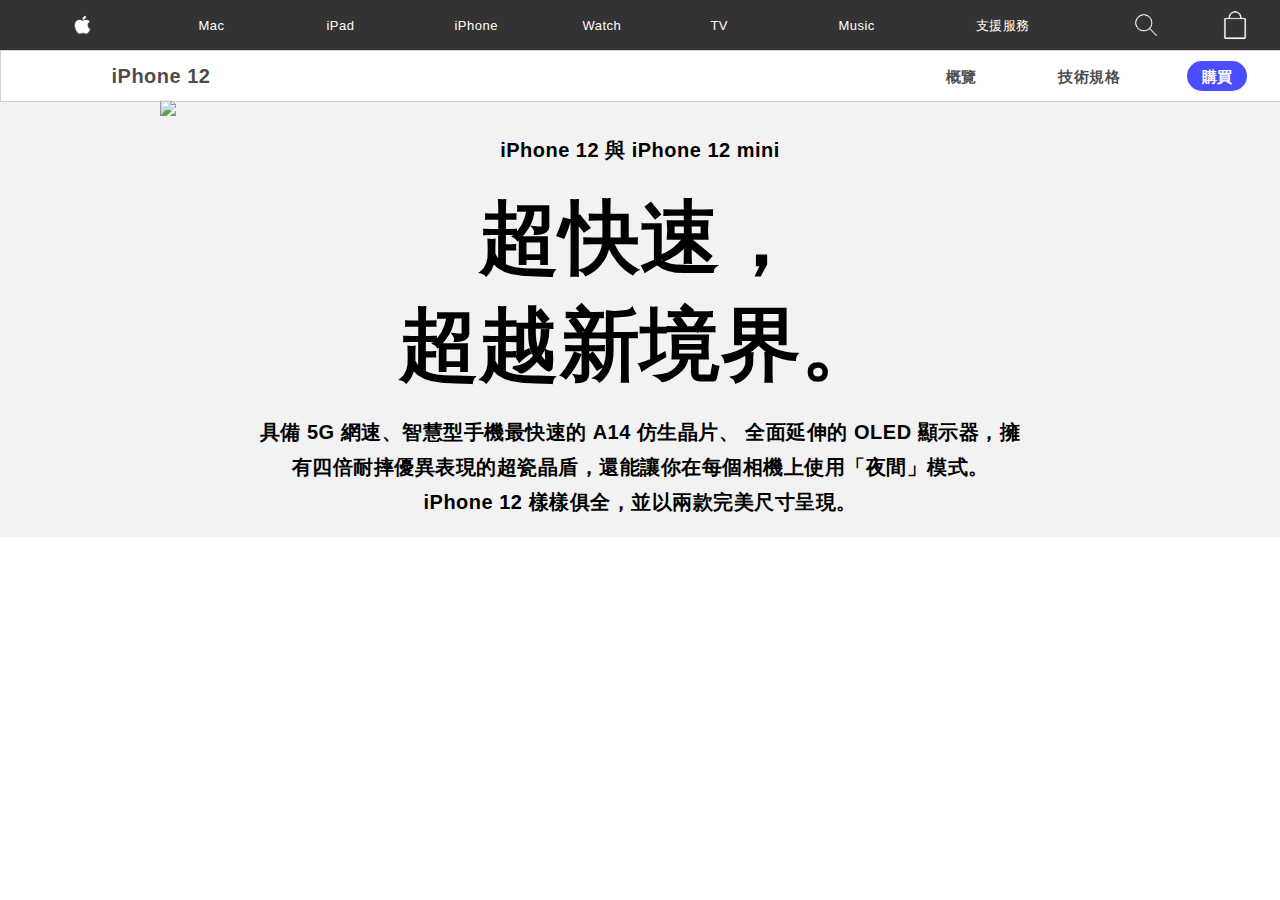
==== index.html @ 754f3faf "98" ====
<!DOCTYPE html>
<html class="whole">
<head>
    <title>headline</title>
    <meta charset="utf-8">
	<meta name="viewport" content="width=device-width,initial-scale=1,maximum-scale=1"/>
    <style>
		*{
			font-family: Helvetica , "微軟正黑體" ;
			letter-spacing: 0.5px;
			line-height: 35px;
		}
        html,body{margin:0;padding:0}
		h1{
			font-size: 80px;
			font-weight: 750;
			line-height: 0px;
		}
		h2{
			
			font-size: 20px;
			font-weight: 750;
		}
		h3{
			font-size: 20px;
			font-weight: 750;
		}
		h4{
			font-size: 15px;
		}
		h6{
			font-size: 15px;
		}
        .whole{
            width:100%;
        }
        .head{
            height:50px;
            width:100%;
            background-color:#333333;
			position: fixed;
        }
        .flex{
             width:10%;
             height: 100%;
             float: left;       
             display: flex;
             justify-content: center;
             align-items: center;
        }
		 .flex2{
             width:7%;
             height: 100%;
             float: left;   
             display: flex;
             justify-content: center;
             align-items: center;
        }
		  .flex3{
             width:13%;
             height: 100%;
             float: left;
             display: flex;
             justify-content: center;
             align-items: center;
        }
	

        .logo{height: 100%;}
		.apple{height: 100%;}
		.search{height: 100%;}
		.shop{height: 100%;}
		.logo2{width: 0px;height: 0px;position: absolute;}
		.headfont{width: 50%;color: white;font-size: 13px;font-weight: 100;	}
        .topic{
			
			position: fixed;
			top:50px;
			left: 0px;
			height:50px;
            width:100%;
            background-color: white;
			opacity: 0.7;
			border: 0.5px #BFBFBF solid;
			background-attachment: fixed;	
			background-size:cover;
			background-position: center center;
			background-repeat: no-repeat;
		}
        .topicfont1{
			width:25%;
             height: 100%;
             float: left;
             display: flex;
             justify-content: center;
             align-items: center;
		}
        .topicfont2{width:10%;
             height: 100%;
             float: left;
             display: flex;
             justify-content: center;
             align-items: center;}
  
		.bluebox{
			width: 60px;height: 30px;border-radius: 25px;background-color:blue;
			display: flex;
             justify-content: center;
             align-items: center;
		}
		.topicwhite{
			width: 45%;
             height: 100%;
             float: left;
             display: flex;
             justify-content: center;
             align-items: center;
		}
		.body{width: 100%;}
		.title1{width: 100%;
            
   			background-color:#F2F2F2;
             display: flex;
             justify-content: center;
             align-items: center;   
			flex-direction: column}
		.title11{width: 75%;}
		.title12{width: 60%; display: flex;
             justify-content: center;
             align-items: center;
		text-align: center;
		flex-direction: column}
		@media screen and (max-width:850px){
			
			.logo2{top:0px;left: 0px;width: 50px; height: 50px;; position: fixed;}
			.headfont{width: 50%;color: white;font-size: 0px;font-weight: 100;	}
			.apple{top:0px;left:45%;width: 50px; height: 50px; position: fixed;}
			.search{height: 0%;}
			.shop{height: 100%;}
			h6{font-size: 0px;}
			.topicfont2{position: fixed;top:50px;right:25px;width:50px;height: 50px;}
			.title11{ width: 100%;  }
			.title12{width: 80%; text-align:left;display: block;;
             }
			h1{
				font-size: 50px;
				line-height: 20px;
			}
			h2{
				line-height: 30px;
			}
		}
    </style>    
</head>
<body class="whole">
	
    <div class="head">
        
        <div class="flex3"><img class="apple" src="logo.PNG"></div>
        <div class="flex"><h3 class="headfont">Mac</h3></div>
        <div class="flex"><h3 class="headfont">iPad</h3></div>
        <div class="flex"><h3 class="headfont">iPhone</h3></div>
        <div class="flex"><h3 class="headfont">Watch</h3></div>
        <div class="flex"><h3 class="headfont">TV</h3></div>
        <div class="flex"><h3 class="headfont">Music</h3></div>
        <div class="flex3"><h3 class="headfont">支援服務</h3></div>
        <div class="flex2"><img class="search" src="search.PNG"></div>
        <div class="flex2"><img class="shop" src="shop.PNG"></div>
     </div>

    <div class="topic">
        <div class="topicfont1"><h3>iPhone 12</h3></div>
		<div class="topicwhite"></div>
        <div class="topicfont2"><h6>概覽</h6></div>
        <div class="topicfont2"><h6>技術規格</h6></div>
		<div class="topicfont2"><div class="bluebox"><h4 style="color: white;">購買</h4></div></div>
    </div>
    <div class="body">
		<div style="width: 100% ;height: 100px;"></div>
        <div class="title1">
            <img class="title11" src="picture1.jpg">
			<div class="title12">
				<h2>iPhone 12 與 iPhone 12 mini</h2>
				<h1>超快速，</h1>
				<h1>超越新境界。</h1>
				<h2>具備 5G 網速、智慧型手機最快速的 A14 仿生晶片、
	全面延伸的 OLED 顯示器，擁有四倍耐摔優異表現的超瓷晶盾，還能讓你在每個相機上使用「夜間」模式。
	iPhone 12 樣樣俱全，並以兩款完美尺寸呈現。</h2>
        </div>
		</div>
        <img src="" class="1img">
        <div class="1font">
            <div class="1font1"></div>
            <div class="1font2"></div>
        </div>
    </div>
		<img class="logo2" src="2.PNG">
</body>
</html>
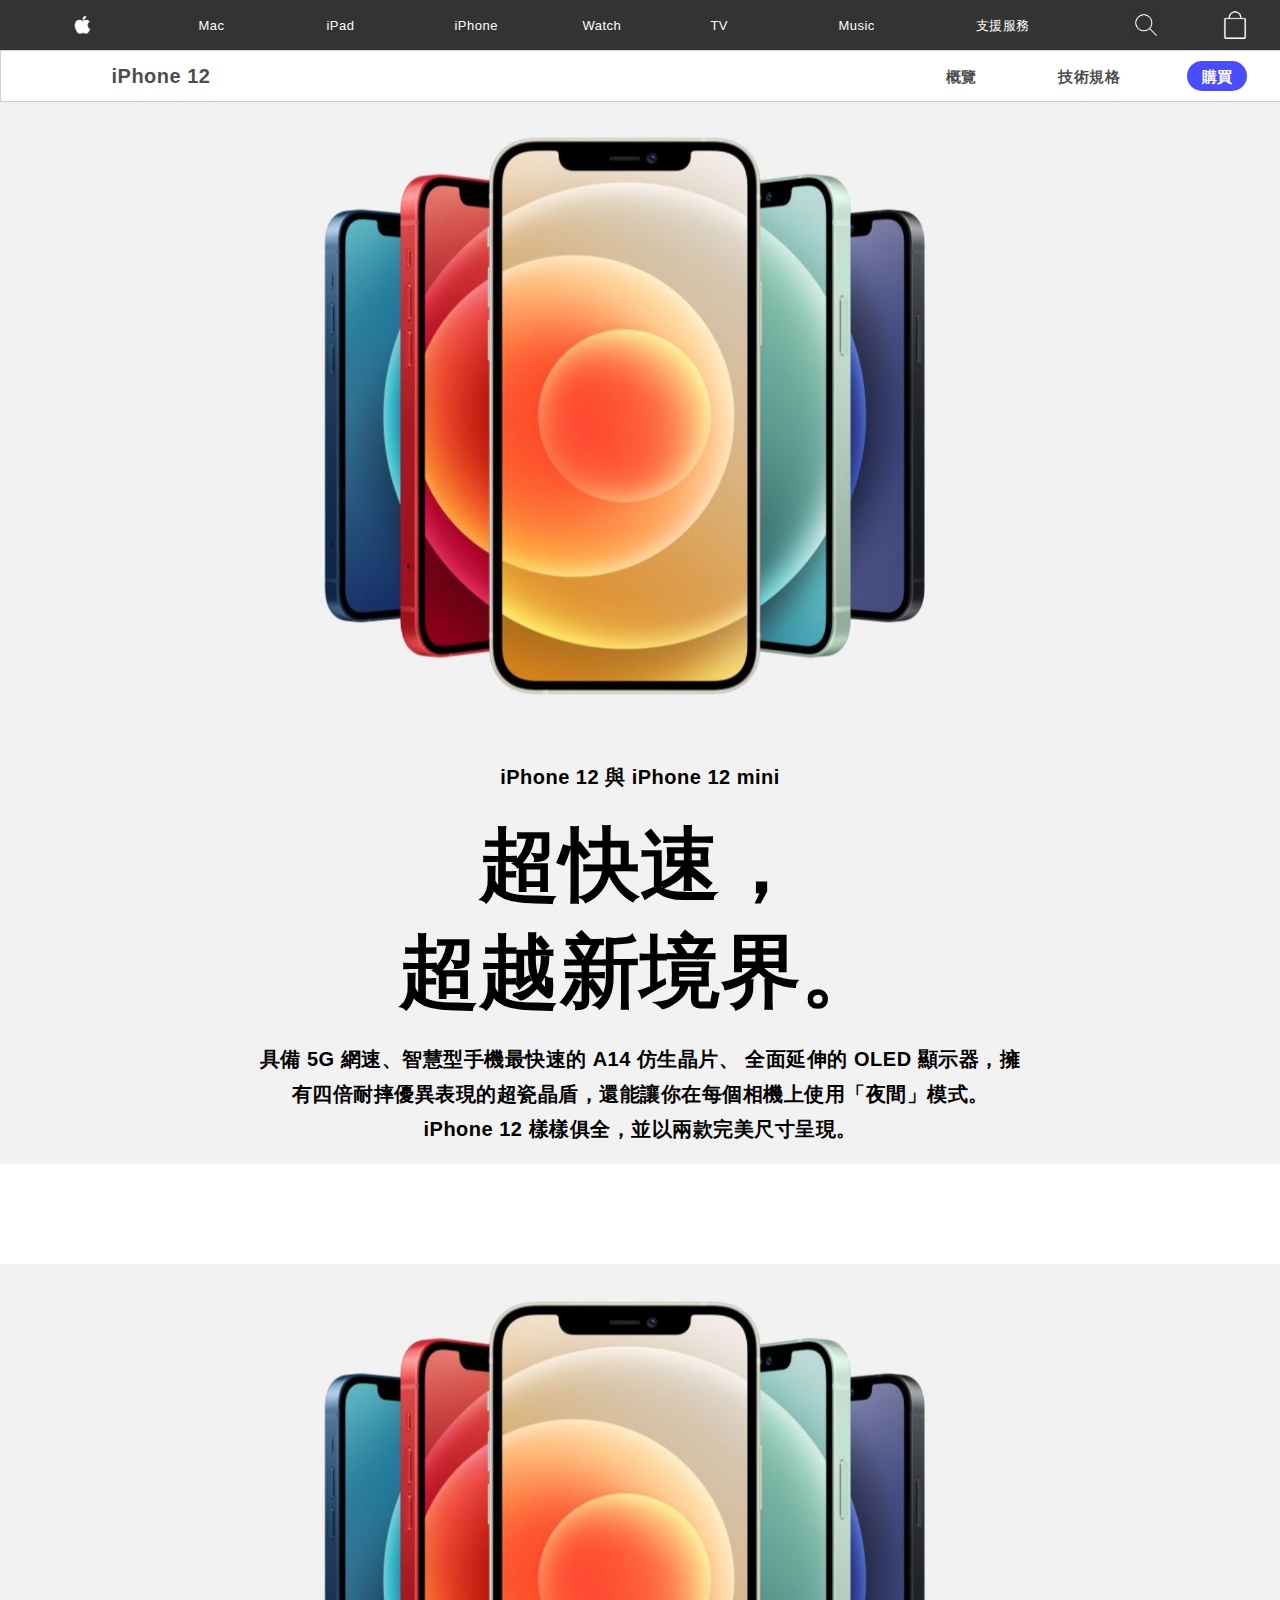
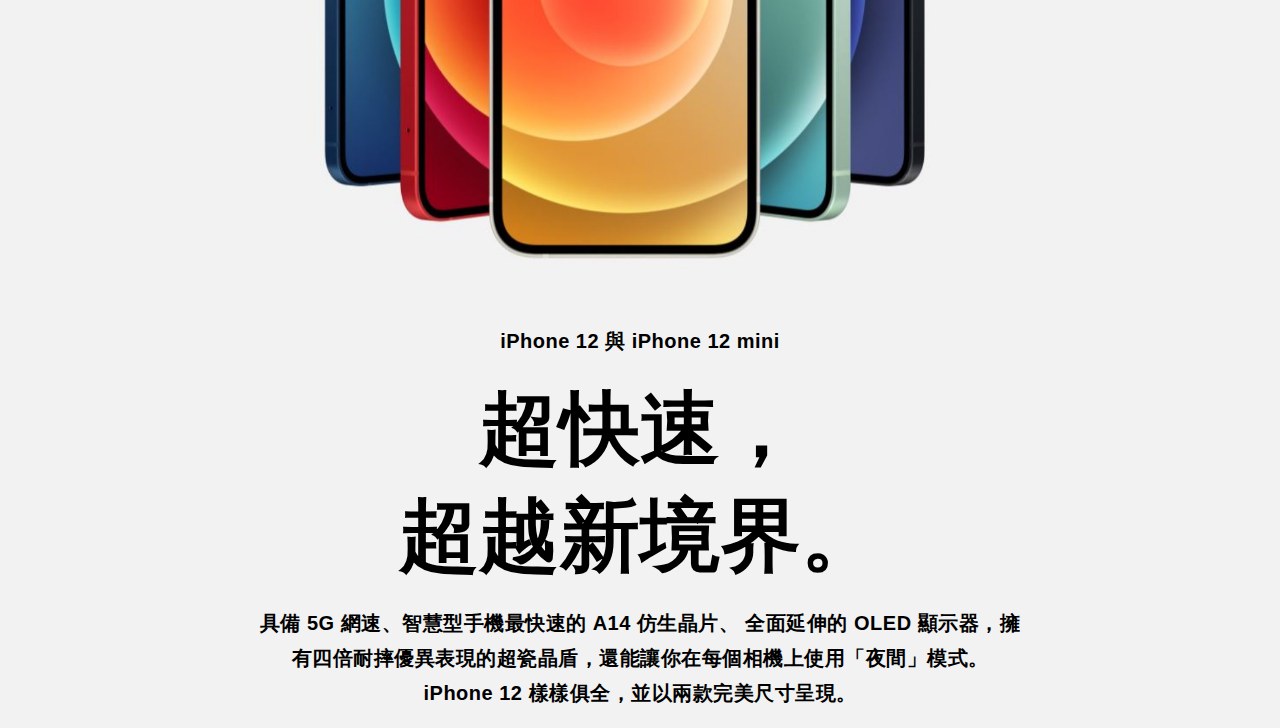
==== commit 4ab494cd: "888" ====
--- a/index.html
+++ b/index.html
@@ -188,12 +188,21 @@
 	iPhone 12 樣樣俱全，並以兩款完美尺寸呈現。</h2>
         </div>
 		</div>
-        <img src="" class="1img">
-        <div class="1font">
-            <div class="1font1"></div>
-            <div class="1font2"></div>
-        </div>
-    </div>
+        </div>
+	<div class="body">
+		<div style="width: 100% ;height: 100px;"></div>
+        <div class="title1">
+            <img class="title11" src="picture1.jpg">
+			<div class="title12">
+				<h2>iPhone 12 與 iPhone 12 mini</h2>
+				<h1>超快速，</h1>
+				<h1>超越新境界。</h1>
+				<h2>具備 5G 網速、智慧型手機最快速的 A14 仿生晶片、
+	全面延伸的 OLED 顯示器，擁有四倍耐摔優異表現的超瓷晶盾，還能讓你在每個相機上使用「夜間」模式。
+	iPhone 12 樣樣俱全，並以兩款完美尺寸呈現。</h2>
+        </div>
+		</div>
+        </div>
 		<img class="logo2" src="2.PNG">
 </body>
 </html>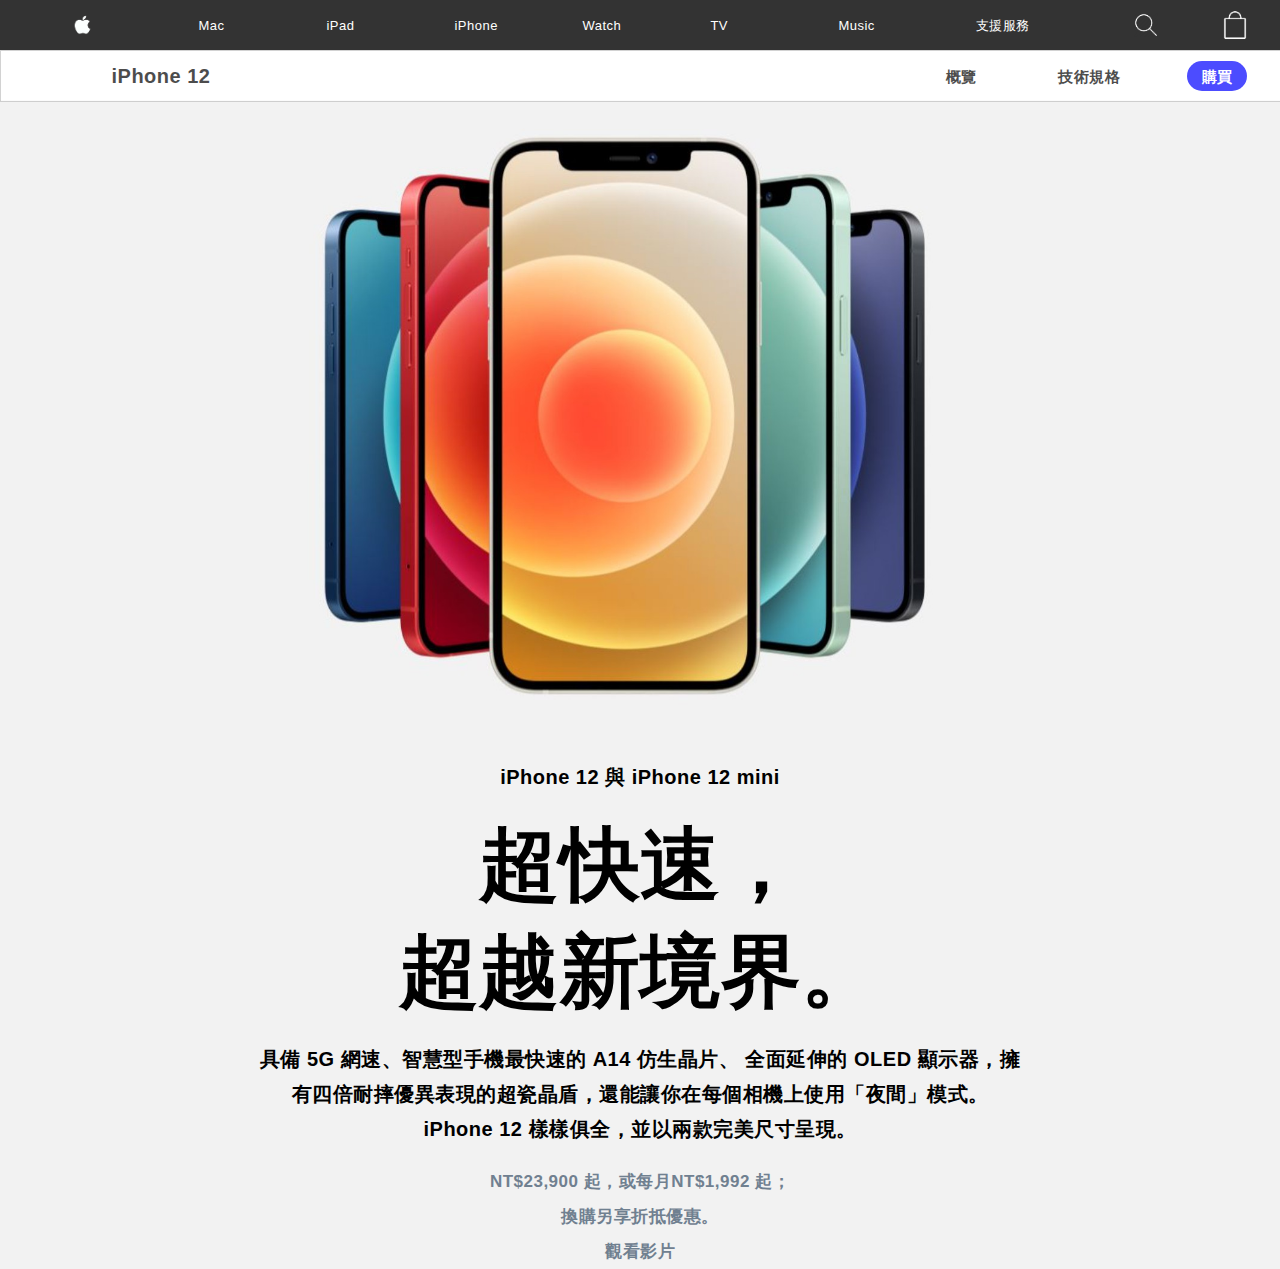
==== commit d8b80e20: "54" ====
--- a/index.html
+++ b/index.html
@@ -27,6 +27,14 @@
 		}
 		h4{
 			font-size: 15px;
+		}
+		h5{
+			line-height: 5px;
+			color: slategrey ;
+			font-size: 17px;
+			display: block;
+			margin:15px 0px;
+			
 		}
 		h6{
 			font-size: 15px;
@@ -123,13 +131,18 @@
              display: flex;
              justify-content: center;
              align-items: center;   
-			flex-direction: column}
+			flex-direction: column;}
 		.title11{width: 75%;}
 		.title12{width: 60%; display: flex;
              justify-content: center;
              align-items: center;
-		text-align: center;
-		flex-direction: column}
+			text-align: center;
+			flex-direction: column;
+			}
+		.title13{width: 100%; display: flex;
+             justify-content: center;
+             align-items: center;
+			text-align: center;}
 		@media screen and (max-width:850px){
 			
 			.logo2{top:0px;left: 0px;width: 50px; height: 50px;; position: fixed;}
@@ -139,15 +152,25 @@
 			.shop{height: 100%;}
 			h6{font-size: 0px;}
 			.topicfont2{position: fixed;top:50px;right:25px;width:50px;height: 50px;}
-			.title11{ width: 100%;  }
-			.title12{width: 80%; text-align:left;display: block;;
+			.title11{ width: 100%;margin:40px; }
+			.title12{width: 80%; text-align:left;display: block;
              }
+			.title13{width: 100%; display: flex;
+             justify-content:flex-start;
+             align-items:flex-start;
+			text-align:left;
+			flex-direction: column;}
+			
 			h1{
 				font-size: 50px;
 				line-height: 20px;
 			}
 			h2{
 				line-height: 30px;
+			}
+			h3{
+				font-size: 14px;
+				font-weight: 100;
 			}
 		}
     </style>    
@@ -186,23 +209,16 @@
 				<h2>具備 5G 網速、智慧型手機最快速的 A14 仿生晶片、
 	全面延伸的 OLED 顯示器，擁有四倍耐摔優異表現的超瓷晶盾，還能讓你在每個相機上使用「夜間」模式。
 	iPhone 12 樣樣俱全，並以兩款完美尺寸呈現。</h2>
+				<div class="title13">
+					<h5>NT$23,900 起，或每月</h5>
+					<h5>NT$1,992 起；</h5>
+				</div>
+				<h5>換購另享折抵優惠。</h5>
+				<h5>觀看影片</h5>
+        </div>
         </div>
 		</div>
-        </div>
-	<div class="body">
-		<div style="width: 100% ;height: 100px;"></div>
-        <div class="title1">
-            <img class="title11" src="picture1.jpg">
-			<div class="title12">
-				<h2>iPhone 12 與 iPhone 12 mini</h2>
-				<h1>超快速，</h1>
-				<h1>超越新境界。</h1>
-				<h2>具備 5G 網速、智慧型手機最快速的 A14 仿生晶片、
-	全面延伸的 OLED 顯示器，擁有四倍耐摔優異表現的超瓷晶盾，還能讓你在每個相機上使用「夜間」模式。
-	iPhone 12 樣樣俱全，並以兩款完美尺寸呈現。</h2>
-        </div>
-		</div>
-        </div>
-		<img class="logo2" src="2.PNG">
+
+		<img class="logo2" src="two.png">
 </body>
 </html>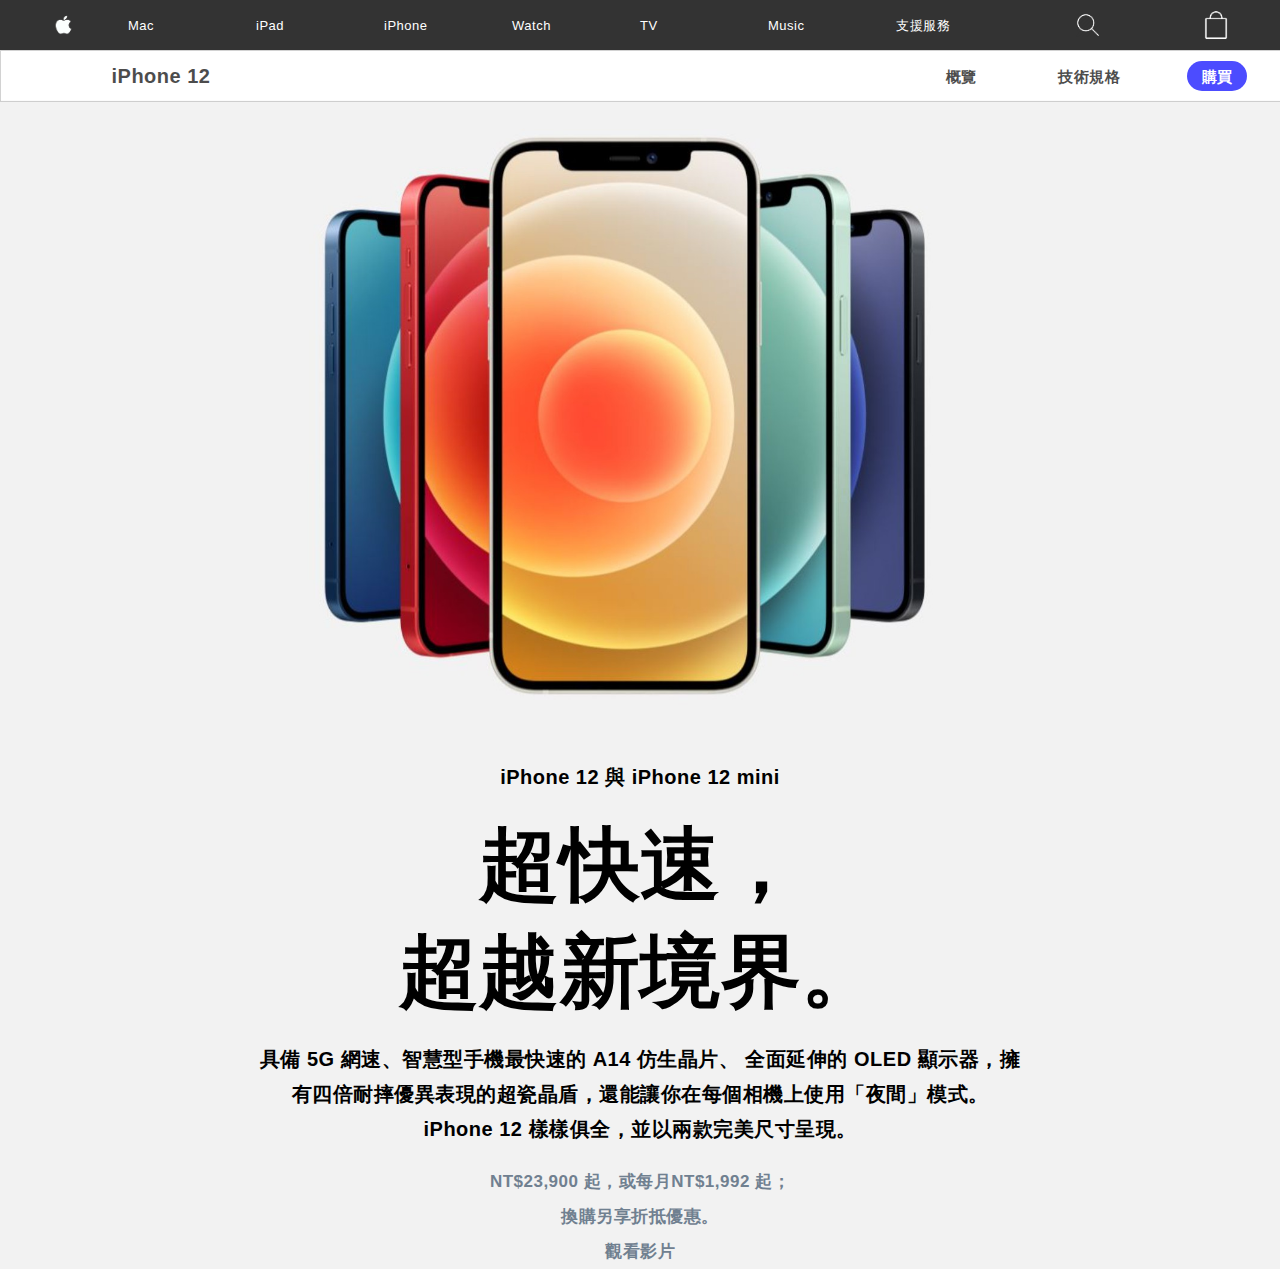
==== commit b6ec582b: "98" ====
--- a/index.html
+++ b/index.html
@@ -1,7 +1,7 @@
 <!DOCTYPE html>
 <html class="whole">
 <head>
-    <title>headline</title>
+    <title>iphone 12 test</title>
     <meta charset="utf-8">
 	<meta name="viewport" content="width=device-width,initial-scale=1,maximum-scale=1"/>
     <style>
@@ -16,32 +16,18 @@
 			font-weight: 750;
 			line-height: 0px;
 		}
-		h2{
-			
-			font-size: 20px;
-			font-weight: 750;
-		}
-		h3{
-			font-size: 20px;
-			font-weight: 750;
-		}
-		h4{
-			font-size: 15px;
-		}
+		h2{font-size: 20px;font-weight: 750;}
+		h3{font-size: 20px;font-weight: 750;}
+		h4{font-size: 15px;}
 		h5{
 			line-height: 5px;
 			color: slategrey ;
 			font-size: 17px;
 			display: block;
 			margin:15px 0px;
-			
 		}
-		h6{
-			font-size: 15px;
-		}
-        .whole{
-            width:100%;
-        }
+		h6{font-size: 15px;}
+        .whole{width:100%;}
         .head{
             height:50px;
             width:100%;
@@ -56,32 +42,12 @@
              justify-content: center;
              align-items: center;
         }
-		 .flex2{
-             width:7%;
-             height: 100%;
-             float: left;   
-             display: flex;
-             justify-content: center;
-             align-items: center;
-        }
-		  .flex3{
-             width:13%;
-             height: 100%;
-             float: left;
-             display: flex;
-             justify-content: center;
-             align-items: center;
-        }
-	
-
-        .logo{height: 100%;}
 		.apple{height: 100%;}
 		.search{height: 100%;}
 		.shop{height: 100%;}
-		.logo2{width: 0px;height: 0px;position: absolute;}
-		.headfont{width: 50%;color: white;font-size: 13px;font-weight: 100;	}
+		.logo{width: 0px;height: 0px;position: absolute;}
+		.headfont{width: 100%;color: white;font-size: 13px;font-weight: 100;}
         .topic{
-			
 			position: fixed;
 			top:50px;
 			left: 0px;
@@ -90,10 +56,6 @@
             background-color: white;
 			opacity: 0.7;
 			border: 0.5px #BFBFBF solid;
-			background-attachment: fixed;	
-			background-size:cover;
-			background-position: center center;
-			background-repeat: no-repeat;
 		}
         .topicfont1{
 			width:25%;
@@ -109,86 +71,71 @@
              display: flex;
              justify-content: center;
              align-items: center;}
-  
 		.bluebox{
 			width: 60px;height: 30px;border-radius: 25px;background-color:blue;
 			display: flex;
              justify-content: center;
              align-items: center;
 		}
-		.topicwhite{
-			width: 45%;
-             height: 100%;
-             float: left;
-             display: flex;
-             justify-content: center;
-             align-items: center;
+		.topicwhite{width: 45%;
+			        height: 100%;
+			        float: left;
+		            display: flex;
+		            justify-content: center;
+	                align-items: center;}
+		.body{width: 100%;}
+		.title{width: 100%;
+   			   background-color:#F2F2F2;
+               display: flex;
+               justify-content: center;
+               align-items: center;   
+	           flex-direction: column;}
+		.title1{width: 75%;}
+		.title2{width: 60%; display: flex;
+                justify-content: center;
+                align-items: center;
+			    text-align: center;
+			    flex-direction: column;
 		}
-		.body{width: 100%;}
-		.title1{width: 100%;
-            
-   			background-color:#F2F2F2;
-             display: flex;
-             justify-content: center;
-             align-items: center;   
-			flex-direction: column;}
-		.title11{width: 75%;}
-		.title12{width: 60%; display: flex;
-             justify-content: center;
-             align-items: center;
-			text-align: center;
-			flex-direction: column;
-			}
-		.title13{width: 100%; display: flex;
-             justify-content: center;
-             align-items: center;
-			text-align: center;}
+		.title3{width: 100%; display: flex;
+				justify-content: center;
+				align-items: center;
+				text-align: center;}
 		@media screen and (max-width:850px){
-			
-			.logo2{top:0px;left: 0px;width: 50px; height: 50px;; position: fixed;}
+			.logo{top:0px;left: 0px;width: 50px; height: 50px;; position: fixed;}
 			.headfont{width: 50%;color: white;font-size: 0px;font-weight: 100;	}
 			.apple{top:0px;left:45%;width: 50px; height: 50px; position: fixed;}
 			.search{height: 0%;}
 			.shop{height: 100%;}
+			.topicfont2{position: fixed;top:50px;right:25px;width:50px;height: 50px;}
+			.title1{width: 100%;margin:40px;}
+			.title2{width: 80%; text-align:left;display: block;}
+			.title3{width: 100%; display: flex;
+					justify-content:flex-start;
+					align-items:flex-start;
+					text-align:left;
+					flex-direction: column;
+			}
+			h1{font-size: 50px;line-height: 20px;}
+			h2{line-height: 30px;}
+			h3{font-size: 14px;font-weight: 100;}
 			h6{font-size: 0px;}
-			.topicfont2{position: fixed;top:50px;right:25px;width:50px;height: 50px;}
-			.title11{ width: 100%;margin:40px; }
-			.title12{width: 80%; text-align:left;display: block;
-             }
-			.title13{width: 100%; display: flex;
-             justify-content:flex-start;
-             align-items:flex-start;
-			text-align:left;
-			flex-direction: column;}
-			
-			h1{
-				font-size: 50px;
-				line-height: 20px;
-			}
-			h2{
-				line-height: 30px;
-			}
-			h3{
-				font-size: 14px;
-				font-weight: 100;
-			}
 		}
     </style>    
 </head>
 <body class="whole">
 	
     <div class="head">
-        
-        <div class="flex3"><img class="apple" src="logo.PNG"></div>
+        <div class="flex"><img class="apple" src="logo.PNG"></div>
         <div class="flex"><h3 class="headfont">Mac</h3></div>
         <div class="flex"><h3 class="headfont">iPad</h3></div>
         <div class="flex"><h3 class="headfont">iPhone</h3></div>
         <div class="flex"><h3 class="headfont">Watch</h3></div>
         <div class="flex"><h3 class="headfont">TV</h3></div>
         <div class="flex"><h3 class="headfont">Music</h3></div>
-        <div class="flex3"><h3 class="headfont">支援服務</h3></div>
-        <div class="flex2"><img class="search" src="search.PNG"></div>
-        <div class="flex2"><img class="shop" src="shop.PNG"></div>
+        <div class="flex"><h3 class="headfont">支援服務</h3></div>
+        <div class="flex"><img class="search" src="search.PNG"></div>
+        <div class="flex"><img class="shop" src="shop.PNG"></div>
      </div>
 
     <div class="topic">
@@ -198,18 +145,19 @@
         <div class="topicfont2"><h6>技術規格</h6></div>
 		<div class="topicfont2"><div class="bluebox"><h4 style="color: white;">購買</h4></div></div>
     </div>
+	
     <div class="body">
 		<div style="width: 100% ;height: 100px;"></div>
-        <div class="title1">
-            <img class="title11" src="picture1.jpg">
-			<div class="title12">
+        <div class="title">
+            <img class="title1" src="picture1.jpg">
+			<div class="title2">
 				<h2>iPhone 12 與 iPhone 12 mini</h2>
 				<h1>超快速，</h1>
 				<h1>超越新境界。</h1>
 				<h2>具備 5G 網速、智慧型手機最快速的 A14 仿生晶片、
 	全面延伸的 OLED 顯示器，擁有四倍耐摔優異表現的超瓷晶盾，還能讓你在每個相機上使用「夜間」模式。
 	iPhone 12 樣樣俱全，並以兩款完美尺寸呈現。</h2>
-				<div class="title13">
+				<div class="title3">
 					<h5>NT$23,900 起，或每月</h5>
 					<h5>NT$1,992 起；</h5>
 				</div>
@@ -218,7 +166,7 @@
         </div>
         </div>
 		</div>
-
-		<img class="logo2" src="two.png">
+	
+		<img class="logo" src="two.png">
 </body>
 </html>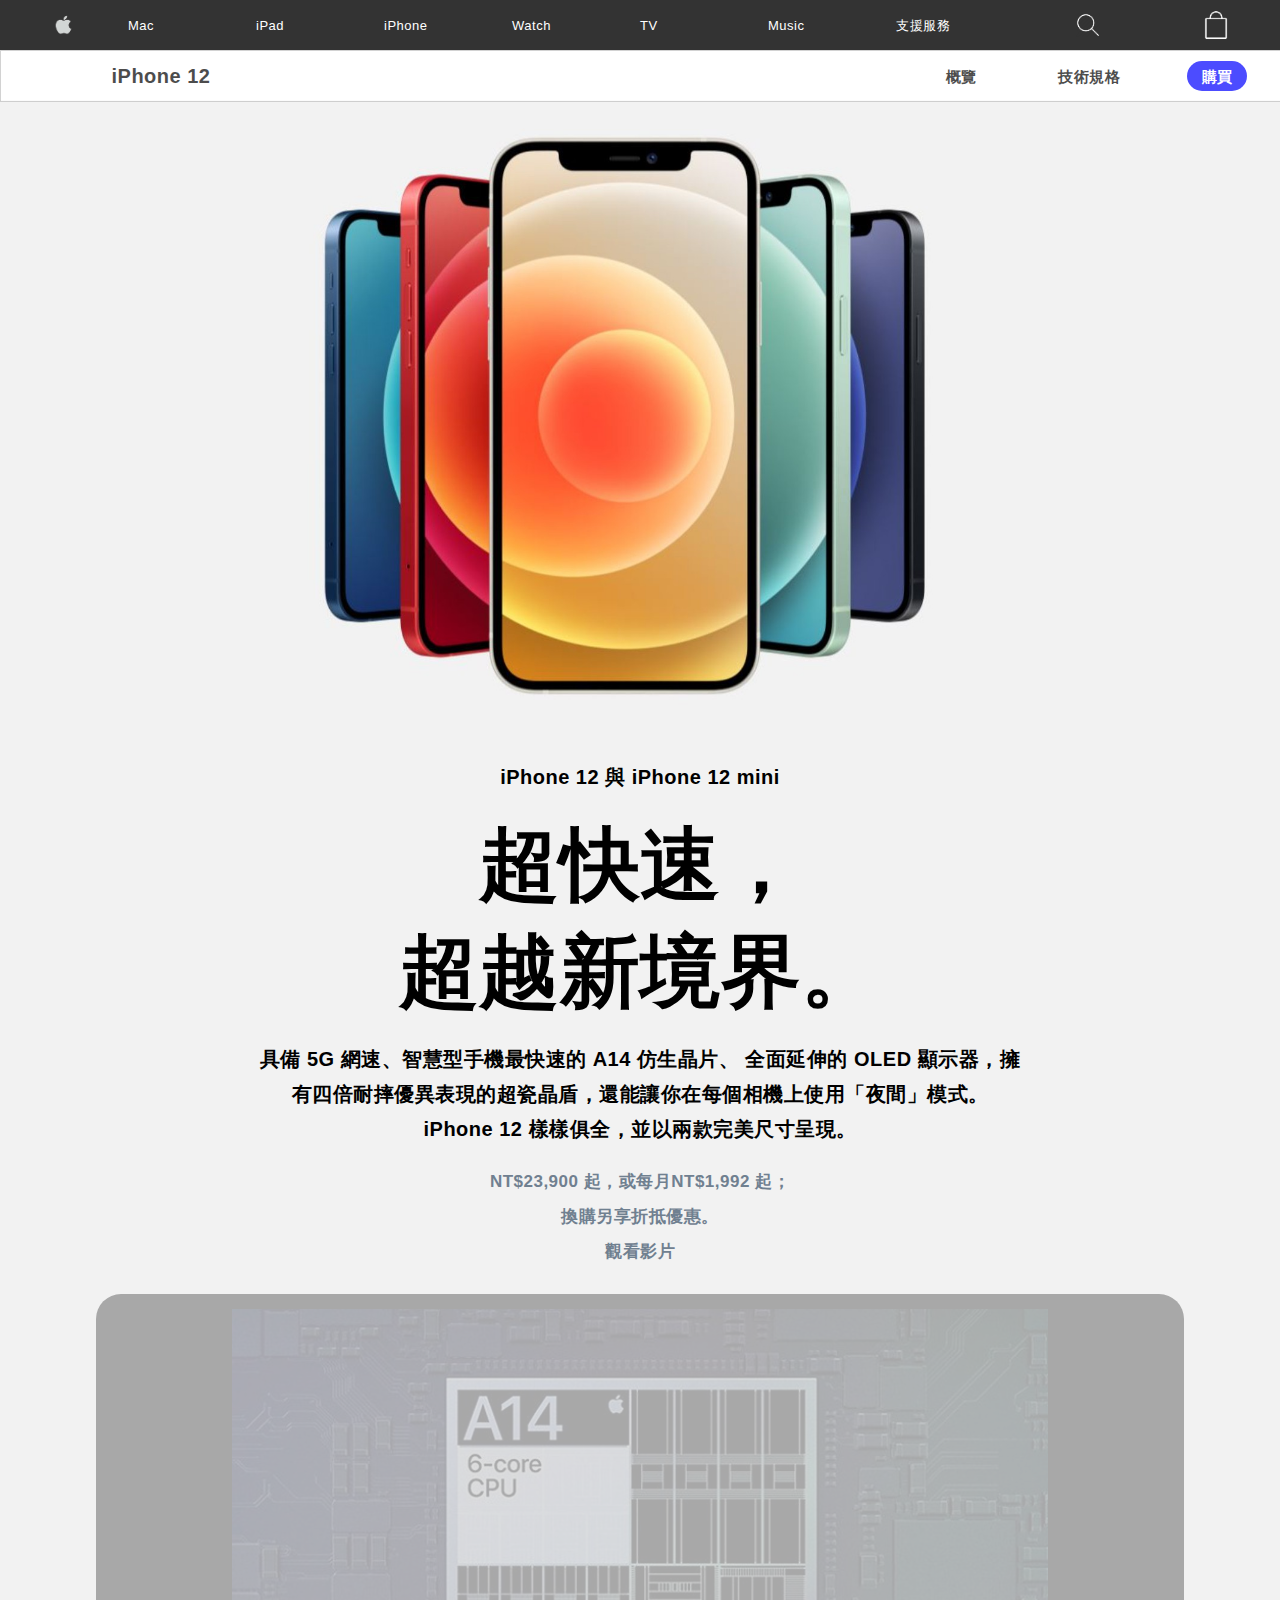
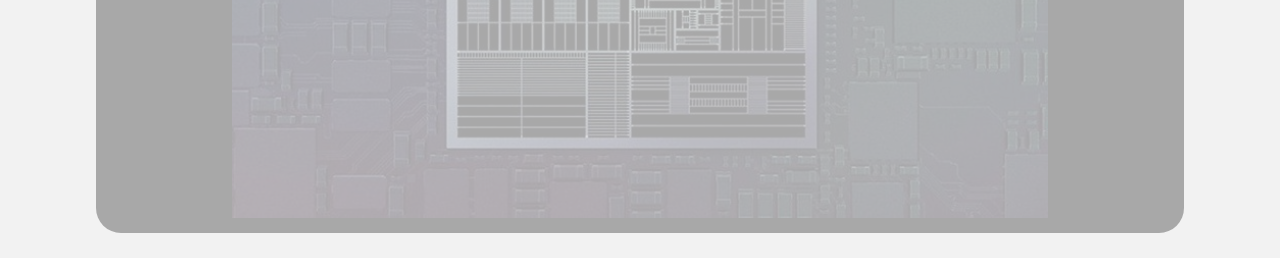
==== commit 46facdff: "98" ====
--- a/index.html
+++ b/index.html
@@ -4,146 +4,34 @@
     <title>iphone 12 test</title>
     <meta charset="utf-8">
 	<meta name="viewport" content="width=device-width,initial-scale=1,maximum-scale=1"/>
-    <style>
-		*{
-			font-family: Helvetica , "微軟正黑體" ;
-			letter-spacing: 0.5px;
-			line-height: 35px;
-		}
-        html,body{margin:0;padding:0}
-		h1{
-			font-size: 80px;
-			font-weight: 750;
-			line-height: 0px;
-		}
-		h2{font-size: 20px;font-weight: 750;}
-		h3{font-size: 20px;font-weight: 750;}
-		h4{font-size: 15px;}
-		h5{
-			line-height: 5px;
-			color: slategrey ;
-			font-size: 17px;
-			display: block;
-			margin:15px 0px;
-		}
-		h6{font-size: 15px;}
-        .whole{width:100%;}
-        .head{
-            height:50px;
-            width:100%;
-            background-color:#333333;
-			position: fixed;
-        }
-        .flex{
-             width:10%;
-             height: 100%;
-             float: left;       
-             display: flex;
-             justify-content: center;
-             align-items: center;
-        }
-		.apple{height: 100%;}
-		.search{height: 100%;}
-		.shop{height: 100%;}
-		.logo{width: 0px;height: 0px;position: absolute;}
-		.headfont{width: 100%;color: white;font-size: 13px;font-weight: 100;}
-        .topic{
-			position: fixed;
-			top:50px;
-			left: 0px;
-			height:50px;
-            width:100%;
-            background-color: white;
-			opacity: 0.7;
-			border: 0.5px #BFBFBF solid;
-		}
-        .topicfont1{
-			width:25%;
-             height: 100%;
-             float: left;
-             display: flex;
-             justify-content: center;
-             align-items: center;
-		}
-        .topicfont2{width:10%;
-             height: 100%;
-             float: left;
-             display: flex;
-             justify-content: center;
-             align-items: center;}
-		.bluebox{
-			width: 60px;height: 30px;border-radius: 25px;background-color:blue;
-			display: flex;
-             justify-content: center;
-             align-items: center;
-		}
-		.topicwhite{width: 45%;
-			        height: 100%;
-			        float: left;
-		            display: flex;
-		            justify-content: center;
-	                align-items: center;}
-		.body{width: 100%;}
-		.title{width: 100%;
-   			   background-color:#F2F2F2;
-               display: flex;
-               justify-content: center;
-               align-items: center;   
-	           flex-direction: column;}
-		.title1{width: 75%;}
-		.title2{width: 60%; display: flex;
-                justify-content: center;
-                align-items: center;
-			    text-align: center;
-			    flex-direction: column;
-		}
-		.title3{width: 100%; display: flex;
-				justify-content: center;
-				align-items: center;
-				text-align: center;}
-		@media screen and (max-width:850px){
-			.logo{top:0px;left: 0px;width: 50px; height: 50px;; position: fixed;}
-			.headfont{width: 50%;color: white;font-size: 0px;font-weight: 100;	}
-			.apple{top:0px;left:45%;width: 50px; height: 50px; position: fixed;}
-			.search{height: 0%;}
-			.shop{height: 100%;}
-			.topicfont2{position: fixed;top:50px;right:25px;width:50px;height: 50px;}
-			.title1{width: 100%;margin:40px;}
-			.title2{width: 80%; text-align:left;display: block;}
-			.title3{width: 100%; display: flex;
-					justify-content:flex-start;
-					align-items:flex-start;
-					text-align:left;
-					flex-direction: column;
-			}
-			h1{font-size: 50px;line-height: 20px;}
-			h2{line-height: 30px;}
-			h3{font-size: 14px;font-weight: 100;}
-			h6{font-size: 0px;}
-		}
-    </style>    
+	<link rel="stylesheet" href="css.css">
+	<script type="text/javascript">
+		//javascript地區，寫淡入淡出的地方
+		function mon(element){element.style.opacity='0.8';}
+		function mout(element){element.style.opacity='1';}
+		function ani(element){element.style.animation='out 3s';}
+	</script>
 </head>
 <body class="whole">
 	
     <div class="head">
-        <div class="flex"><img class="apple" src="logo.PNG"></div>
-        <div class="flex"><h3 class="headfont">Mac</h3></div>
-        <div class="flex"><h3 class="headfont">iPad</h3></div>
-        <div class="flex"><h3 class="headfont">iPhone</h3></div>
-        <div class="flex"><h3 class="headfont">Watch</h3></div>
-        <div class="flex"><h3 class="headfont">TV</h3></div>
-        <div class="flex"><h3 class="headfont">Music</h3></div>
-        <div class="flex"><h3 class="headfont">支援服務</h3></div>
-        <div class="flex"><img class="search" src="search.PNG"></div>
-        <div class="flex"><img class="shop" src="shop.PNG"></div>
+        <div class="flex" onmouseover="mon(this);" onmouseout="mout(this);"><img class="apple" src="logo.PNG" ></div>
+        <div class="flex" onmouseover="mon(this);" onmouseout="mout(this);"><h3 class="headfont">Mac</h3></div>
+        <div class="flex" onmouseover="mon(this);" onmouseout="mout(this);"><h3 class="headfont">iPad</h3></div>
+        <div class="flex" onmouseover="mon(this);" onmouseout="mout(this);"><h3 class="headfont">iPhone</h3></div>
+        <div class="flex" onmouseover="mon(this);" onmouseout="mout(this);"><h3 class="headfont">Watch</h3></div>
+        <div class="flex" onmouseover="mon(this);" onmouseout="mout(this);"><h3 class="headfont">TV</h3></div>
+        <div class="flex" onmouseover="mon(this);" onmouseout="mout(this);"><h3 class="headfont">Music</h3></div>
+        <div class="flex" onmouseover="mon(this);" onmouseout="mout(this);"><h3 class="headfont">支援服務</h3></div>
+        <div class="flex" onmouseover="mon(this);" onmouseout="mout(this);"><img class="search" src="search.PNG"></div>
+        <div class="flex" onmouseover="mon(this);" onmouseout="mout(this);"><img class="shop" src="shop.PNG"></div>
      </div>
-
-    <div class="topic">
-        <div class="topicfont1"><h3>iPhone 12</h3></div>
+	 <div class="topic">
+        <div class="topicfont1" onmouseover="mon(this);" onmouseout="mout(this);"><h3>iPhone 12</h3></div>
 		<div class="topicwhite"></div>
-        <div class="topicfont2"><h6>概覽</h6></div>
-        <div class="topicfont2"><h6>技術規格</h6></div>
-		<div class="topicfont2"><div class="bluebox"><h4 style="color: white;">購買</h4></div></div>
+        <div class="topicfont2" onmouseover="mon(this);" onmouseout="mout(this);"><h6>概覽</h6></div>
+        <div class="topicfont2" onmouseover="mon(this);" onmouseout="mout(this);"><h6>技術規格</h6></div>
+		<div class="topicfont2" onmouseover="mon(this);" onmouseout="mout(this);"><div class="bluebox"><h4 style="color: white;">購買</h4></div></div>
     </div>
 	
     <div class="body">
@@ -164,9 +52,12 @@
 				<h5>換購另享折抵優惠。</h5>
 				<h5>觀看影片</h5>
         </div>
+		<div class="a14" onmouseover="ani(this);"  onmouseout="mout(this);"><img src="a14.jpeg" class="aa14"></div>
         </div>
+		
 		</div>
-	
 		<img class="logo" src="two.png">
+
+		
 </body>
 </html>--- a/css.css
+++ b/css.css
@@ -0,0 +1,137 @@
+@keyframes out{
+			0%{opacity: 0.3}
+			100%{opacity: 1}
+		}
+		*{
+			
+			font-family: Helvetica , "微軟正黑體" ;
+			letter-spacing: 0.5px;
+			line-height: 35px;
+		}
+        html,body{margin:0;padding:0}
+		h1{
+			font-size: 80px;
+			font-weight: 750;
+			line-height: 0px;
+		}
+		h2{font-size: 20px;font-weight: 750;}
+		h3{font-size: 20px;font-weight: 750;}
+		h4{font-size: 15px;}
+		h5{
+			line-height: 5px;
+			color: slategrey ;
+			font-size: 17px;
+			display: block;
+			margin:15px 0px;
+		}
+		h6{font-size: 15px;}
+        .whole{width:100%;}
+        .head{
+            height:50px;
+            width:100%;
+            background-color:#333333;
+			position: fixed;
+        }
+        .flex{
+             width:10%;
+             height: 100%;
+             float: left;       
+             display: flex;
+             justify-content: center;
+             align-items: center;
+        }
+		.apple{height: 100%;}
+		.search{height: 100%;}
+		.shop{height: 100%;}
+		.logo{width: 0px;height: 0px;position: absolute;}
+		.headfont{width: 100%;color: white;font-size: 13px;font-weight: 100;}
+        .topic{
+			position: fixed;
+			top:50px;
+			left: 0px;
+			height:50px;
+            width:100%;
+            background-color: white;
+			opacity: 0.7;
+			border: 0.5px #BFBFBF solid;
+		}
+        .topicfont1{
+			width:25%;
+             height: 100%;
+             float: left;
+             display: flex;
+             justify-content: center;
+             align-items: center;
+		}
+        .topicfont2{width:10%;
+             height: 100%;
+             float: left;
+             display: flex;
+             justify-content: center;
+             align-items: center;}
+		.bluebox{
+			width: 60px;height: 30px;border-radius: 25px;background-color:blue;
+			display: flex;
+             justify-content: center;
+             align-items: center;
+		}
+		.topicwhite{width: 45%;
+			        height: 100%;
+			        float: left;
+		            display: flex;
+		            justify-content: center;
+	                align-items: center;}
+		.body{width: 100%;}
+		.title{width: 100%;
+   			   background-color:#F2F2F2;
+               display: flex;
+               justify-content: center;
+               align-items: center;   
+	           flex-direction: column;}
+		.title1{width: 75%; animation: out 3s;}
+		.title2{width: 60%; display: flex;
+                justify-content: center;
+                align-items: center;
+			    text-align: center;
+			    flex-direction: column;
+		}
+		.title3{width: 100%; display: flex;
+				justify-content: center;
+				align-items: center;
+				text-align: center;}
+        .a14{
+				display: flex;
+               justify-content: center;
+               align-items: center;   
+	           flex-direction: column;
+			   width: 85%;
+			   border-radius: 25px;
+			   background-color: black;
+			   margin: 25px;
+			   opacity: 0.3;
+		}
+		.aa14{
+			width: 75%;
+			padding: 15px;
+			opacity: 0.7;
+		}
+		@media screen and (max-width:850px){
+			.logo{top:0px;left: 0px;width: 50px; height: 50px;; position: fixed;}
+			.headfont{width: 50%;color: white;font-size: 0px;font-weight: 100;	}
+			.apple{top:0px;left:45%;width: 50px; height: 50px; position: fixed;}
+			.search{height: 0%;}
+			.shop{height: 100%;}
+			.topicfont2{position: fixed;top:50px;right:25px;width:50px;height: 50px;}
+			.title1{width: 100%;margin:40px;}
+			.title2{width: 80%; text-align:left;display: block;}
+			.title3{width: 100%; display: flex;
+					justify-content:flex-start;
+					align-items:flex-start;
+					text-align:left;
+					flex-direction: column;
+			}
+			h1{font-size: 50px;line-height: 20px;}
+			h2{line-height: 30px;}
+			h3{font-size: 14px;font-weight: 100;}
+			h6{font-size: 0px;}
+		}